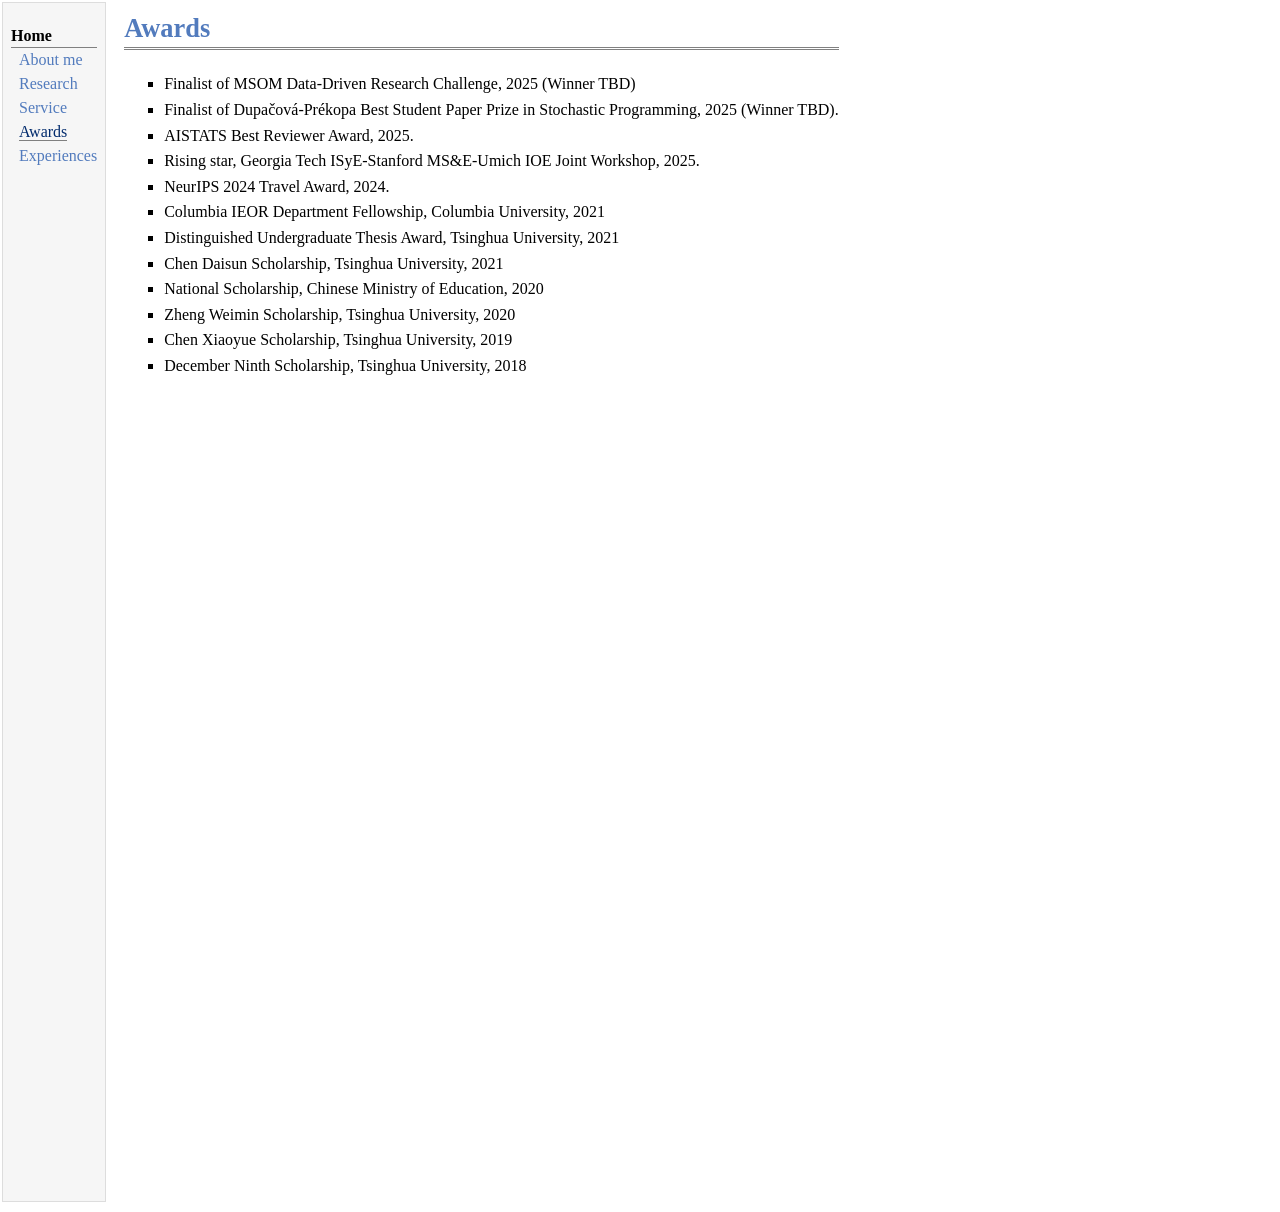
==== awards.html @ cbaa7129 "polish" ====
<!DOCTYPE html PUBLIC "-//W3C//DTD XHTML 1.1//EN"
  "http://www.w3.org/TR/xhtml11/DTD/xhtml11.dtd">
<html xmlns="http://www.w3.org/1999/xhtml" xml:lang="en">
<head>
<meta name="generator" content="jemdoc, see http://jemdoc.jaboc.net/" />
<meta http-equiv="Content-Type" content="text/html;charset=utf-8" />
<link rel="stylesheet" href="jemdoc.css" type="text/css" />
<link rel="shortcut icon" type="image/x-icon" href="favicon.ico" />
<title>Awards</title>
</head>
<body>
  <table summary="Table for page layout." id="tlayout">
    <tr valign="top">
    <td id="layout-menu">
    <div class="menu-category">Home</div>
    <div class="menu-item"><a href="index.html">About me</a></div>
    <!-- <div class="menu-category">Research</div> -->
    <div class="menu-item"><a href="publications.html">Research</a></div>
    <!-- <div class="menu-category">Miscellaneous</div> -->
    <div class="menu-item"><a href="service.html">Service</a></div>
    <div class="menu-item"><a href="awards.html" class="current">Awards</a></div>
    <div class="menu-item"><a href="experiences.html">Experiences</a></div>
    </td>
<td id="layout-content">
<div id="toptitle">
<h1>Awards</h1>
</div>
<ul>
  <li><p>Finalist of MSOM Data-Driven Research Challenge, 2025 (Winner TBD)</p>
  </li>
  <li><p>Finalist of Dupačová-Prékopa Best Student Paper Prize in Stochastic Programming, 2025 (Winner TBD).</p>
  </li>
  <li><p>AISTATS Best Reviewer Award, 2025.</p></li>
  <li><p>Rising star, Georgia Tech ISyE-Stanford MS&E-Umich IOE Joint Workshop, 2025.</p></li>
  <li><p>NeurIPS 2024 Travel Award, 2024.</p></li>
  <li><p>Columbia IEOR Department Fellowship, Columbia University, 2021</p>
</li>
<li><p>Distinguished Undergraduate Thesis Award, Tsinghua University, 2021</p></li>  
<!-- <li><p>Outstanding Graduate of Beijing, 2021</p></li>  
<li><p>Outstanding Graduate of Tsinghua University, 2021</p></li> -->
<li><p>Chen Daisun Scholarship, Tsinghua University, 2021</p>
  </li>
<li><p>National Scholarship, Chinese Ministry of Education, 2020</p>
</li>  
<li><p>Zheng Weimin Scholarship, Tsinghua University, 2020</p>
</li>
<li><p>Chen Xiaoyue Scholarship, Tsinghua University, 2019</p>
</li>
<li><p>December Ninth Scholarship, Tsinghua University, 2018</p>
<!-- </li>
<li><p>First Prize in College Student Mathematics Competition, Chinese Mathematics Society, 2018</p>
</li>
<li><p>First Prize in National High School Mathematics League, Chinese Mathematics Society, 2016</p> -->
</li>
</ul>
<br/>
<br/>
<br/>
<br/>
<br/>
<br/>
<br/>
<br/>
<br/>
<br/>
<br/>
<br/>
<br/>
<br/>
<br/>
<br/>
<br/>
<br/>
<br/>
<br/>
<br/>
<br/>
<br/>
<br/>
<br/>
<br/>
<br/>
<br/>
<br/>
<br/>
<br/>
<br/>
<br/>
<br/>
<br/>
<br/>
<br/>
<br/>
<br/>
<br/>
<br/>
<br/>
<br/>
<br/>
<br/>
</td>
</tr>
</table>
</body>
</html>
---- jemdoc.css ----
/* Default css file for jemdoc. */

table#tlayout {
    border: none;
    border-collapse: separate;
    background: white;
}

body {
	background: white;
	font-family: Georgia, serif;
	padding-bottom: 8px;
	margin: 0;
}

#layout-menu {
	background: #f6f6f6;
	border: 1px solid #dddddd;
	padding-top: 0.5em;
	padding-left: 8px;
	padding-right: 8px;
	font-size: 1.0em;
	width: auto;
	white-space: nowrap;
    text-align: left;
    vertical-align: top;
}

#layout-menu td {
	background: #f4f4f4;
    vertical-align: top;
}

#layout-content {
	padding-top: 0.0em;
	padding-left: 1.0em;
	padding-right: 1.0em;
    border: none;
    background: white;
    text-align: left;
    vertical-align: top;
}

#layout-menu a {
	line-height: 1.5em;
	margin-left: 0.5em;
}

tt {
    background: #ffffdd;
}

pre, tt {
	font-size: 90%;
	font-family: monaco, monospace;
}

a, a > tt {
	color: #224b8d;
	text-decoration: none;
}

a:hover {
	border-bottom: 1px gray dotted;
}

#layout-menu a.current:link, #layout-menu a.current:visited {
	color: #022b6d;
	border-bottom: 1px gray solid;
}
#layout-menu a:link, #layout-menu a:visited, #layout-menu a:hover {
	color: #527bbd;
	text-decoration: none;
}
#layout-menu a:hover {
	text-decoration: none;
}

div.menu-category {
	border-bottom: 1px solid gray;
	margin-top: 0.8em;
	padding-top: 0.2em;
	padding-bottom: 0.1em;
	font-weight: bold;
}

div.menu-item {
	padding-left: 16px;
	text-indent: -16px;
}

div#toptitle {
	padding-bottom: 0.2em;
	margin-bottom: 1.5em;
	border-bottom: 3px double gray;
}

/* Reduce space if we begin the page with a title. */
div#toptitle + h2, div#toptitle + h3 {
	margin-top: -0.7em;
}

div#subtitle {
	margin-top: 0.0em;
	margin-bottom: 0.0em;
	padding-top: 0em;
	padding-bottom: 0.1em;
}

em {
	font-style: italic;
}

strong {
	font-weight: bold;
}


h1, h2, h3 {
	color: #527bbd;
	margin-top: 0.7em;
	margin-bottom: 0.3em;
	padding-bottom: 0.2em;
	line-height: 1.0;
	padding-top: 0.5em;
	border-bottom: 1px solid #aaaaaa;
}

h1 {
	font-size: 165%;
}

h2 {
	padding-top: 0.8em;
	font-size: 125%;
}

h2 + h3 {
    padding-top: 0.2em;
}

h3 {
	font-size: 110%;
	border-bottom: none;
}

p {
	margin-top: 0.0em;
	margin-bottom: 0.8em;
	padding: 0;
	line-height: 1.3;
}

pre {
	padding: 0;
	margin: 0;
}

div#footer {
	font-size: small;
	border-top: 1px solid #c0c0c0;
	padding-top: 0.1em;
	margin-top: 4.0em;
	color: #c0c0c0;
}

div#footer a {
	color: #80a0b0;
}

div#footer-text {
	float: left;
	padding-bottom: 8px;
}

ul, ol, dl {
	margin-top: 0.2em;
	padding-top: 0;
	margin-bottom: 0.8em;
}

dt {
	margin-top: 0.5em;
	margin-bottom: 0;
}

dl {
	margin-left: 20px;
}

dd {
	color: #222222;
}

dd > *:first-child {
	margin-top: 0;
}

ul {
	list-style-position: outside;
	list-style-type: square;
}

p + ul, p + ol {
	margin-top: -0.5em;
}

li ul, li ol {
	margin-top: -0.3em;
}

ol {
	list-style-position: outside;
	list-style-type: decimal;
}

li p, dd p {
	margin-bottom: 0.3em;
}


ol ol {
	list-style-type: lower-alpha;
}

ol ol ol {
	list-style-type: lower-roman;
}

p + div.codeblock {
	margin-top: -0.6em;
}

div.codeblock, div.infoblock {
	margin-right: 0%;
	margin-top: 1.2em;
	margin-bottom: 1.3em;
}

div.blocktitle {
	font-weight: bold;
	color: #cd7b62;
	margin-top: 1.2em;
	margin-bottom: 0.1em;
}

div.blockcontent {
	border: 1px solid silver;
	padding: 0.3em 0.5em;
}

div.infoblock > div.blockcontent {
	background: #ffffee;
}

div.blockcontent p + ul, div.blockcontent p + ol {
	margin-top: 0.4em;
}

div.infoblock p {
	margin-bottom: 0em;
}

div.infoblock li p, div.infoblock dd p {
	margin-bottom: 0.5em;
}

div.infoblock p + p {
	margin-top: 0.8em;
}

div.codeblock > div.blockcontent {
	background: #f6f6f6;
}

span.pycommand {
	color: #000070;
}

span.statement {
	color: #008800;
}
span.builtin {
	color: #000088;
}
span.special {
	color: #990000;
}
span.operator {
	color: #880000;
}
span.error {
	color: #aa0000;
}
span.comment, span.comment > *, span.string, span.string > * {
	color: #606060;
}

@media print {
	#layout-menu { display: none; }
}

#fwtitle {
	margin: 2px;
}

#fwtitle #toptitle {
	padding-left: 0.5em;
	margin-bottom: 0.5em;
}

#layout-content h1:first-child, #layout-content h2:first-child, #layout-content h3:first-child {
	margin-top: -0.7em;
}

div#toptitle h1, #layout-content div#toptitle h1 {
	margin-bottom: 0.0em;
	padding-bottom: 0.1em;
	padding-top: 0;
	margin-top: 0.5em;
	border-bottom: none;
}

img.eq {
	padding: 0;
	padding-left: 0.1em;
	padding-right: 0.1em;
	margin: 0;
}

img.eqwl {
	padding-left: 2em;
	padding-top: 0.6em;
	padding-bottom: 0.2em;
	margin: 0;
}

table {
    border: 2px solid black;
    border-collapse: collapse;
}

td {
    padding: 2px;
    padding-left: 0.5em;
    padding-right: 0.5em;
    text-align: center;
    border: 1px solid gray;
}

table + table {
    margin-top: 1em;
}

tr.heading {
    font-weight: bold;
    border-bottom: 2px solid black;
}

img {
    border: none;
}

table.imgtable, table.imgtable td {
    border: none;
    text-align: left;
}
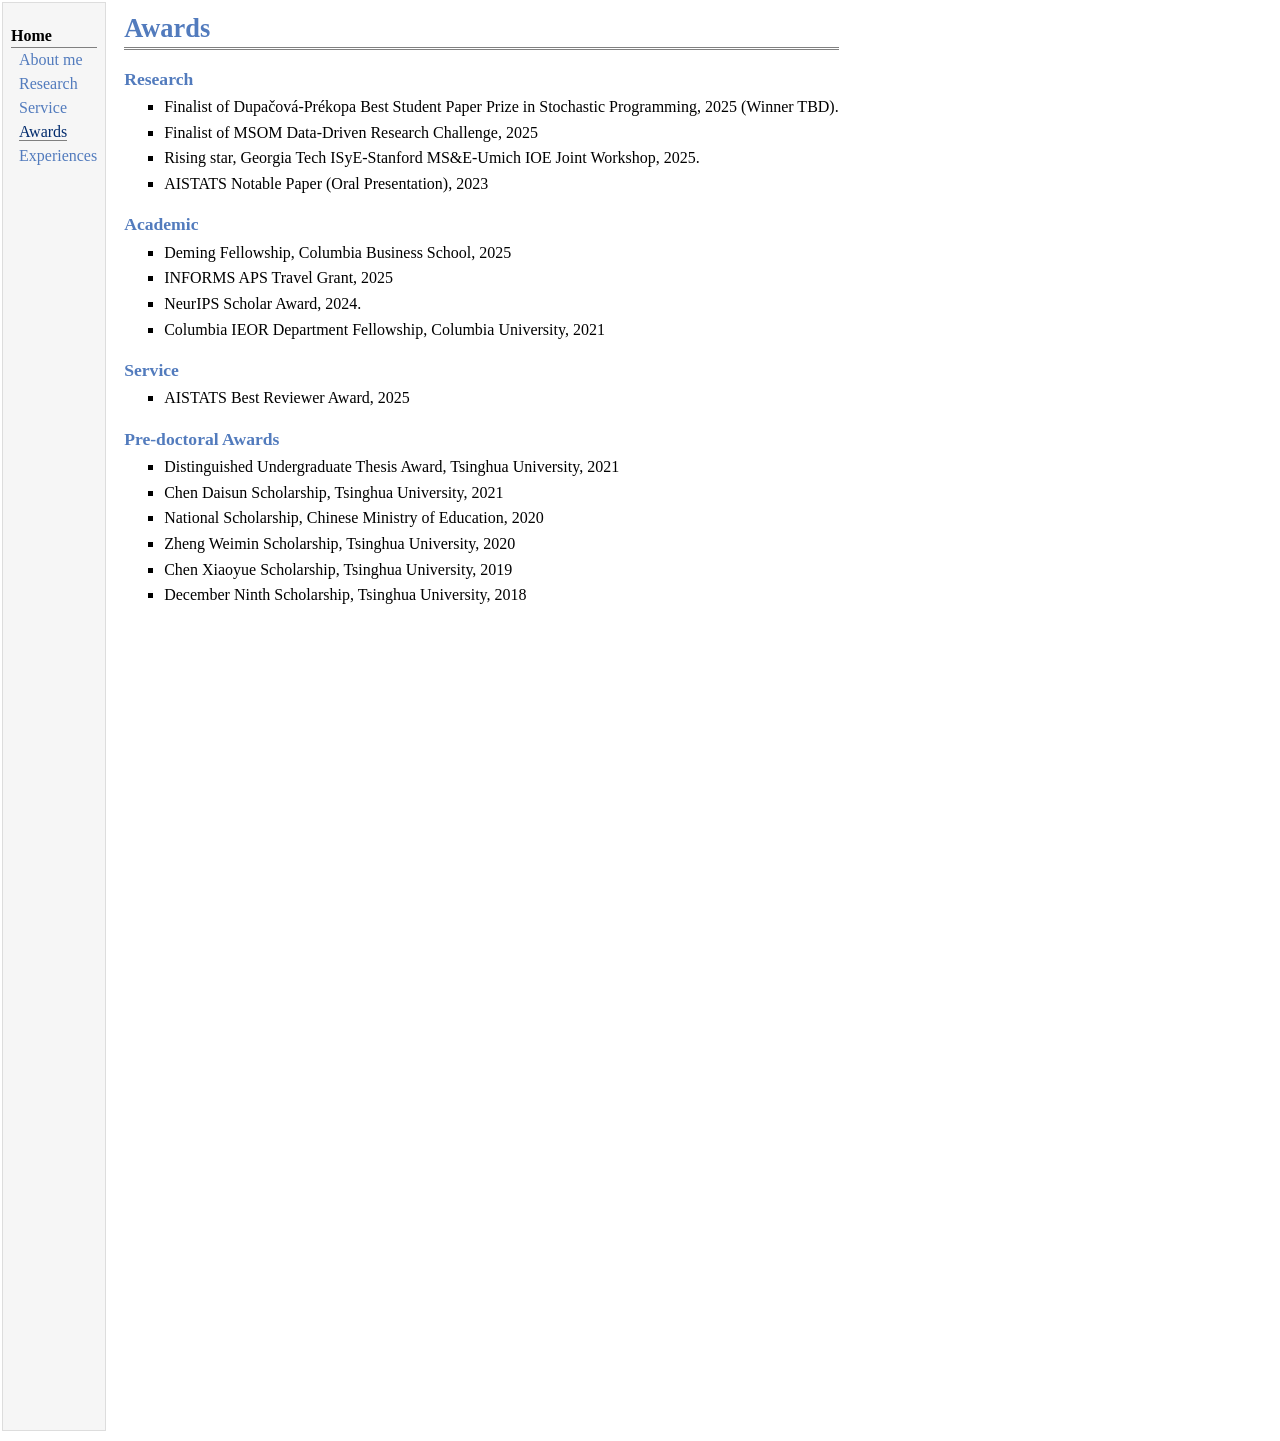
==== commit 337400b9: "add changes" ====
--- a/awards.html
+++ b/awards.html
@@ -25,16 +25,32 @@
 <div id="toptitle">
 <h1>Awards</h1>
 </div>
+
+<h3>Research</h3>
 <ul>
-  <li><p>Finalist of MSOM Data-Driven Research Challenge, 2025 (Winner TBD)</p>
-  </li>
   <li><p>Finalist of Dupačová-Prékopa Best Student Paper Prize in Stochastic Programming, 2025 (Winner TBD).</p>
   </li>
-  <li><p>AISTATS Best Reviewer Award, 2025.</p></li>
+  <li><p>Finalist of MSOM Data-Driven Research Challenge, 2025</p>
+  </li>
   <li><p>Rising star, Georgia Tech ISyE-Stanford MS&E-Umich IOE Joint Workshop, 2025.</p></li>
-  <li><p>NeurIPS 2024 Travel Award, 2024.</p></li>
+  <li><p>AISTATS Notable Paper (Oral Presentation), 2023</p></li>
+</li>
+</ul>
+
+<h3>Academic</h3>
+<ul>
+  <li><p>Deming Fellowship, Columbia Business School, 2025</p></li>
+  <li><p>INFORMS APS Travel Grant, 2025</p></li>
+  <li><p>NeurIPS Scholar Award, 2024.</p></li>
   <li><p>Columbia IEOR Department Fellowship, Columbia University, 2021</p>
-</li>
+</ul>
+
+<h3>Service</h3>
+<ul>
+  <li><p>AISTATS Best Reviewer Award, 2025</p></li>
+</ul>
+<h3>Pre-doctoral Awards</h3>
+<ul>
 <li><p>Distinguished Undergraduate Thesis Award, Tsinghua University, 2021</p></li>  
 <!-- <li><p>Outstanding Graduate of Beijing, 2021</p></li>  
 <li><p>Outstanding Graduate of Tsinghua University, 2021</p></li> -->
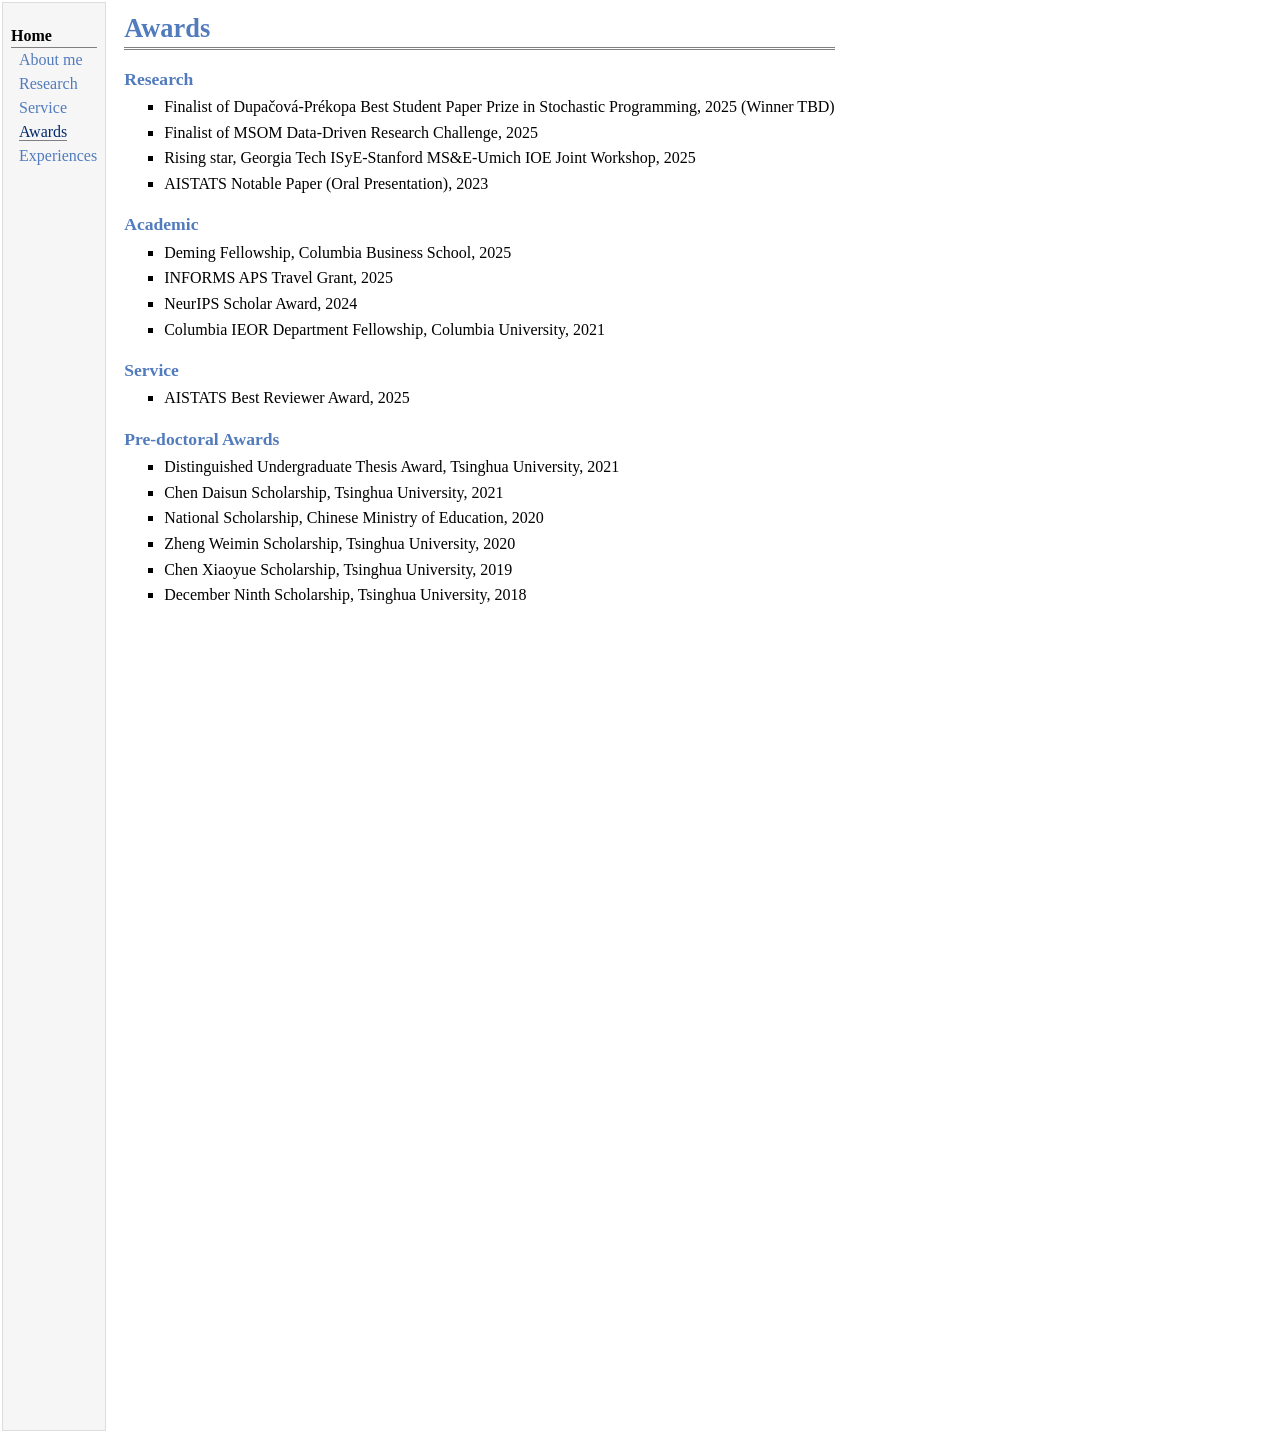
==== commit d001b903: "remove typo" ====
--- a/awards.html
+++ b/awards.html
@@ -28,11 +28,11 @@
 
 <h3>Research</h3>
 <ul>
-  <li><p>Finalist of Dupačová-Prékopa Best Student Paper Prize in Stochastic Programming, 2025 (Winner TBD).</p>
+  <li><p>Finalist of Dupačová-Prékopa Best Student Paper Prize in Stochastic Programming, 2025 (Winner TBD)</p>
   </li>
   <li><p>Finalist of MSOM Data-Driven Research Challenge, 2025</p>
   </li>
-  <li><p>Rising star, Georgia Tech ISyE-Stanford MS&E-Umich IOE Joint Workshop, 2025.</p></li>
+  <li><p>Rising star, Georgia Tech ISyE-Stanford MS&E-Umich IOE Joint Workshop, 2025</p></li>
   <li><p>AISTATS Notable Paper (Oral Presentation), 2023</p></li>
 </li>
 </ul>
@@ -41,7 +41,7 @@
 <ul>
   <li><p>Deming Fellowship, Columbia Business School, 2025</p></li>
   <li><p>INFORMS APS Travel Grant, 2025</p></li>
-  <li><p>NeurIPS Scholar Award, 2024.</p></li>
+  <li><p>NeurIPS Scholar Award, 2024</p></li>
   <li><p>Columbia IEOR Department Fellowship, Columbia University, 2021</p>
 </ul>
 
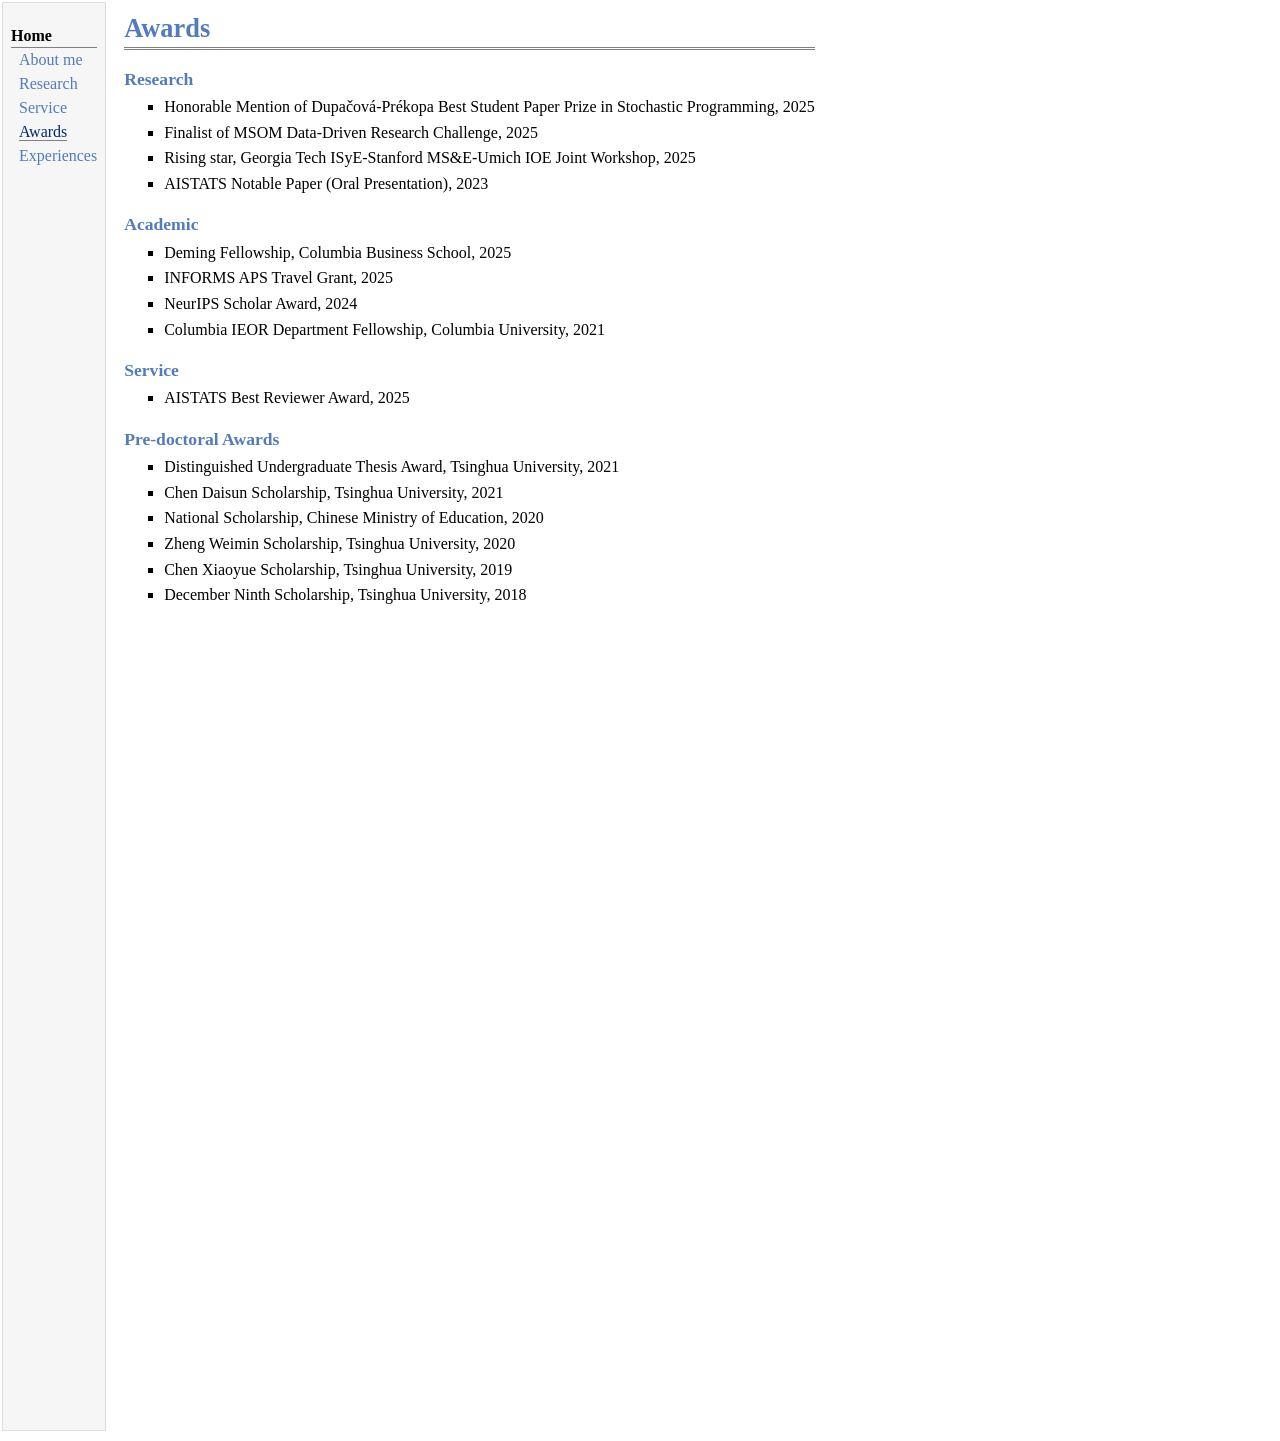
==== commit b654b5c7: "update" ====
--- a/awards.html
+++ b/awards.html
@@ -28,7 +28,7 @@
 
 <h3>Research</h3>
 <ul>
-  <li><p>Finalist of Dupačová-Prékopa Best Student Paper Prize in Stochastic Programming, 2025 (Winner TBD)</p>
+  <li><p>Honorable Mention of Dupačová-Prékopa Best Student Paper Prize in Stochastic Programming, 2025</p>
   </li>
   <li><p>Finalist of MSOM Data-Driven Research Challenge, 2025</p>
   </li>
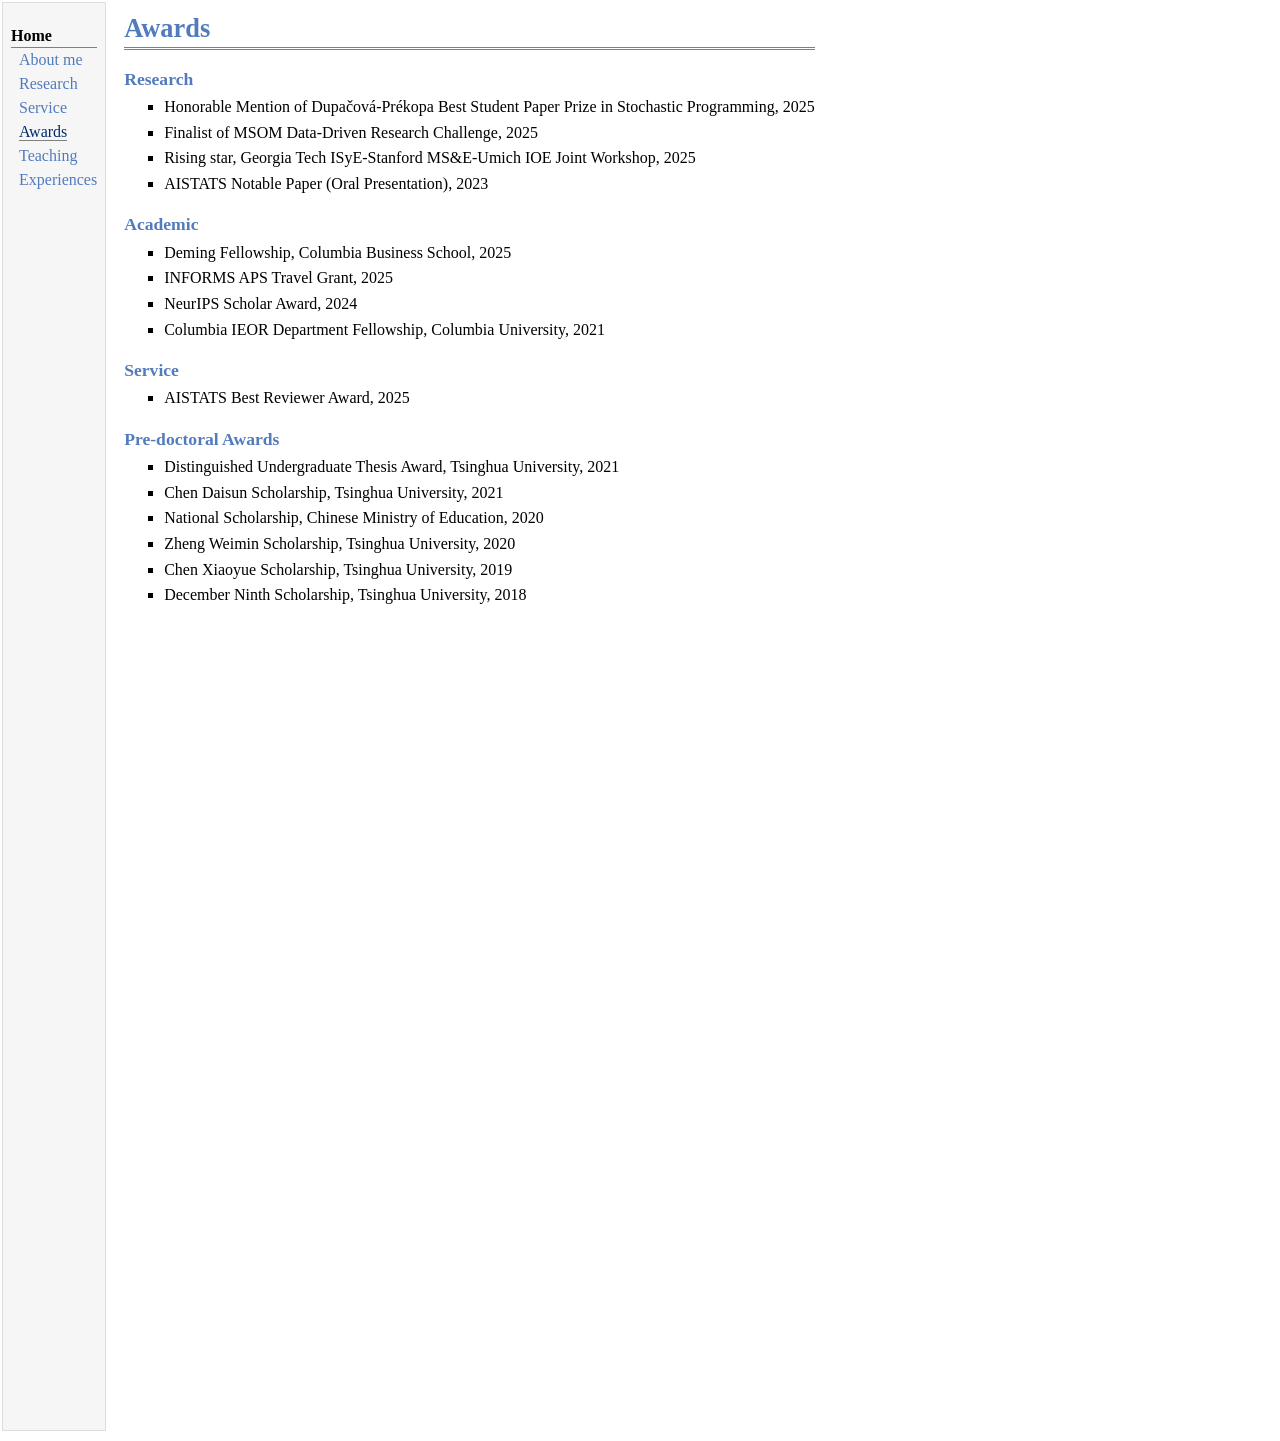
==== commit 173251df: "update" ====
--- a/awards.html
+++ b/awards.html
@@ -19,6 +19,7 @@
     <!-- <div class="menu-category">Miscellaneous</div> -->
     <div class="menu-item"><a href="service.html">Service</a></div>
     <div class="menu-item"><a href="awards.html" class="current">Awards</a></div>
+    <div class="menu-item"><a href="teaching.html">Teaching</a></div>
     <div class="menu-item"><a href="experiences.html">Experiences</a></div>
     </td>
 <td id="layout-content">
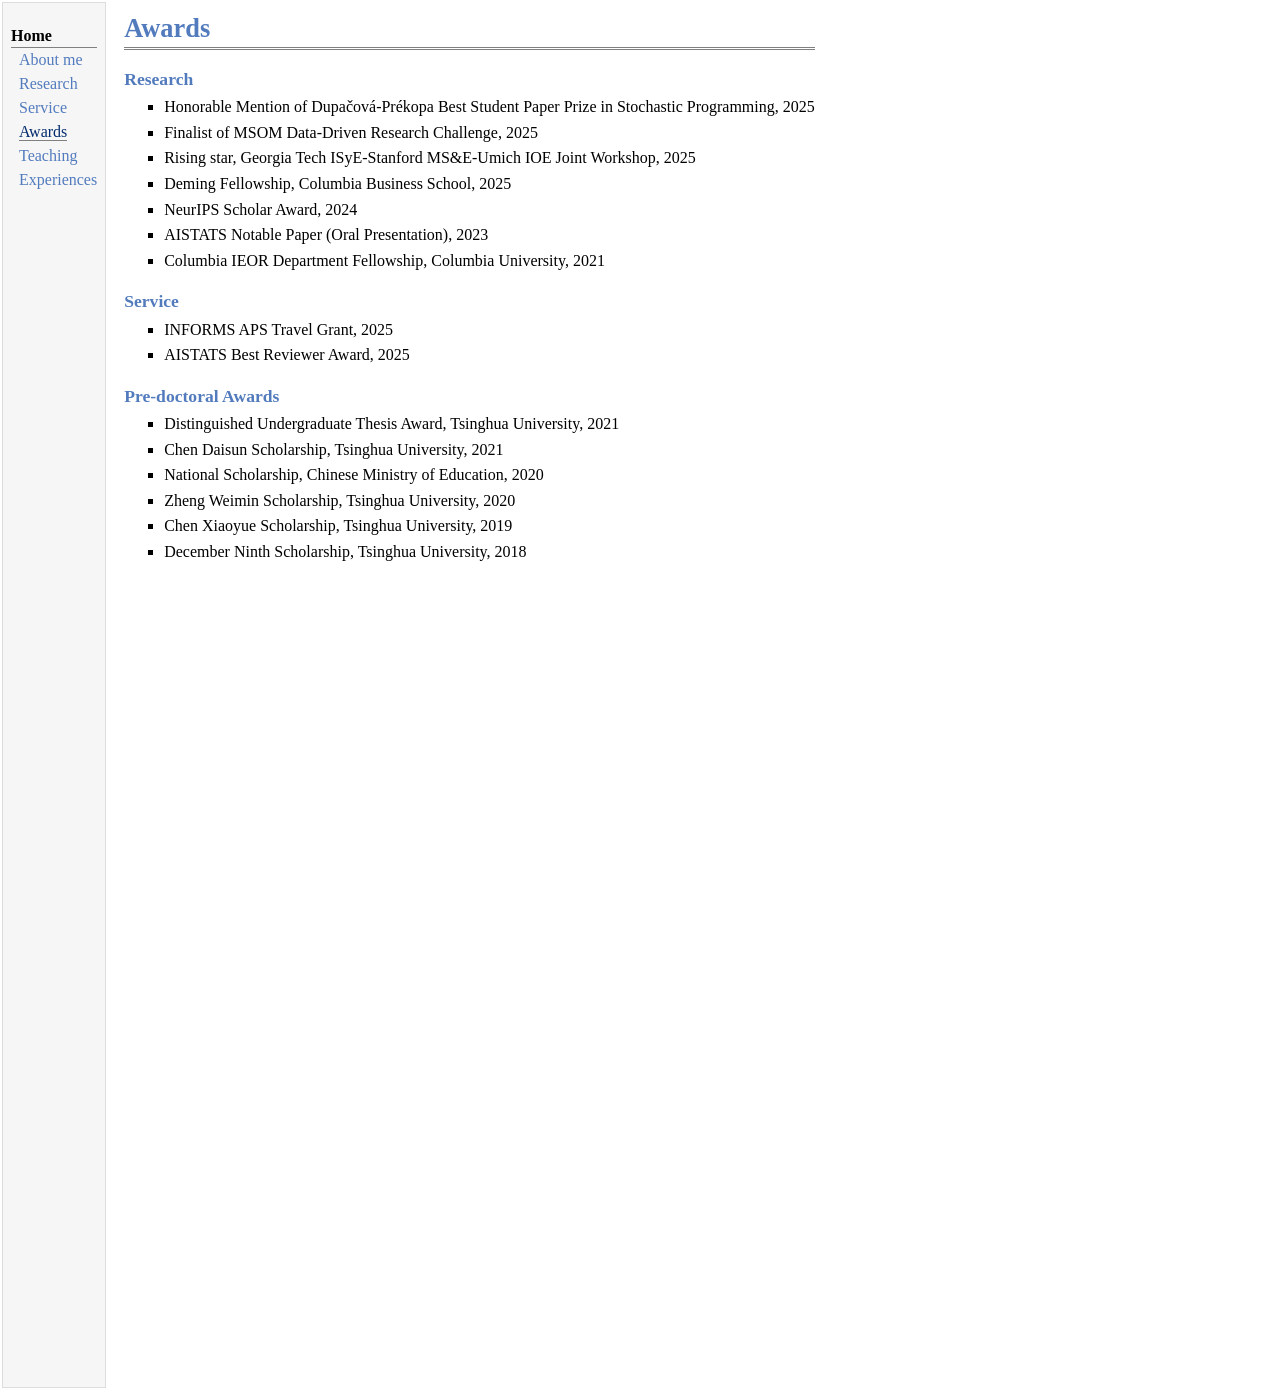
==== commit 13356722: "update" ====
--- a/awards.html
+++ b/awards.html
@@ -34,20 +34,15 @@
   <li><p>Finalist of MSOM Data-Driven Research Challenge, 2025</p>
   </li>
   <li><p>Rising star, Georgia Tech ISyE-Stanford MS&E-Umich IOE Joint Workshop, 2025</p></li>
+  <li><p>Deming Fellowship, Columbia Business School, 2025</p></li>
+  <li><p>NeurIPS Scholar Award, 2024</p></li>
   <li><p>AISTATS Notable Paper (Oral Presentation), 2023</p></li>
-</li>
-</ul>
-
-<h3>Academic</h3>
-<ul>
-  <li><p>Deming Fellowship, Columbia Business School, 2025</p></li>
-  <li><p>INFORMS APS Travel Grant, 2025</p></li>
-  <li><p>NeurIPS Scholar Award, 2024</p></li>
   <li><p>Columbia IEOR Department Fellowship, Columbia University, 2021</p>
 </ul>
 
 <h3>Service</h3>
 <ul>
+  <li><p>INFORMS APS Travel Grant, 2025</p></li>
   <li><p>AISTATS Best Reviewer Award, 2025</p></li>
 </ul>
 <h3>Pre-doctoral Awards</h3>
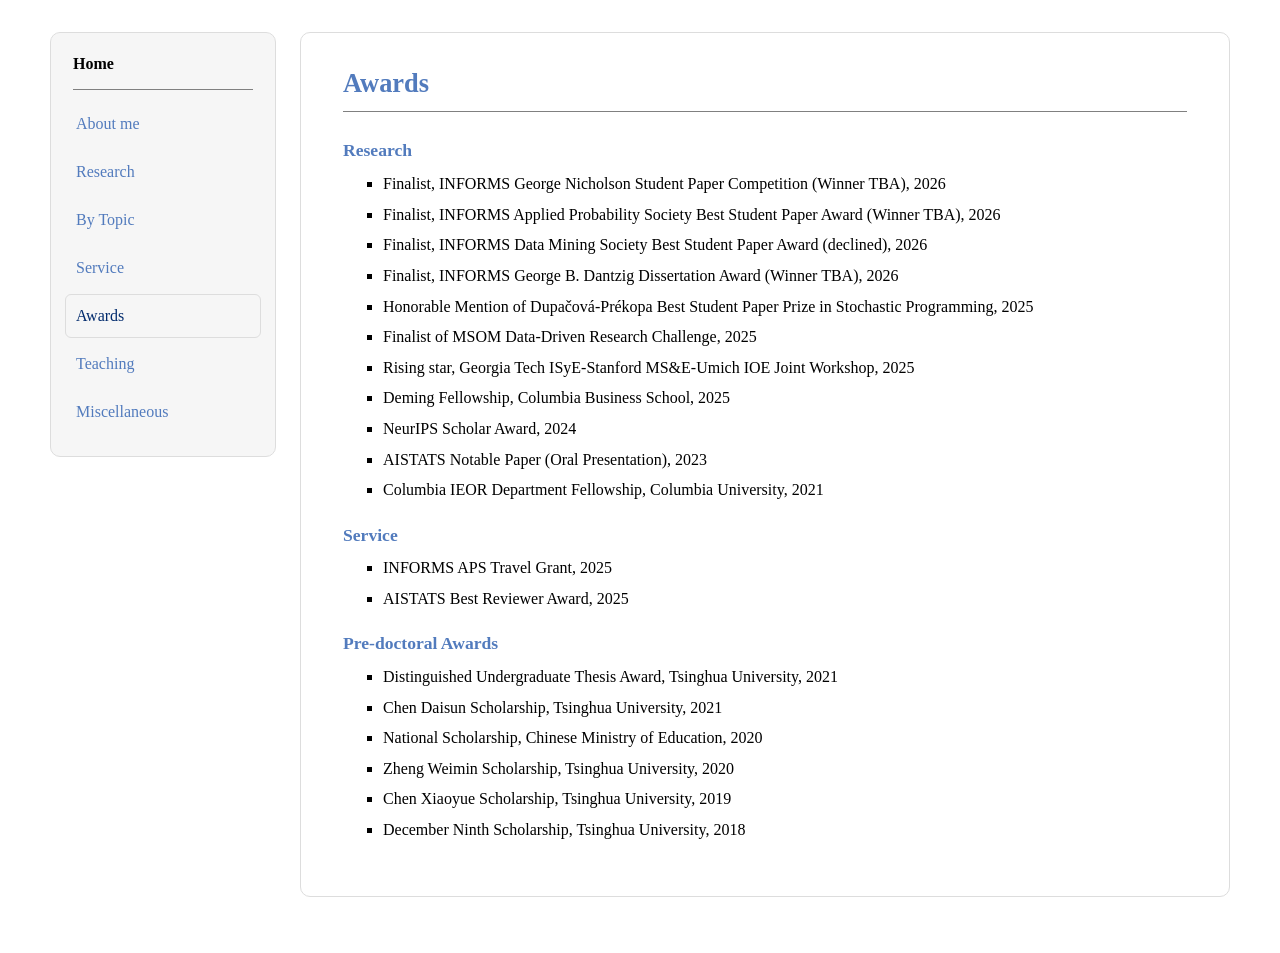
==== commit 6448274a: "update" ====
--- a/awards.html
+++ b/awards.html
@@ -2,6 +2,7 @@
   "http://www.w3.org/TR/xhtml11/DTD/xhtml11.dtd">
 <html xmlns="http://www.w3.org/1999/xhtml" xml:lang="en">
 <head>
+<meta name="viewport" content="width=device-width, initial-scale=1" />
 <meta name="generator" content="jemdoc, see http://jemdoc.jaboc.net/" />
 <meta http-equiv="Content-Type" content="text/html;charset=utf-8" />
 <link rel="stylesheet" href="jemdoc.css" type="text/css" />
@@ -16,11 +17,12 @@
     <div class="menu-item"><a href="index.html">About me</a></div>
     <!-- <div class="menu-category">Research</div> -->
     <div class="menu-item"><a href="publications.html">Research</a></div>
+    <div class="menu-item"><a href="topics.html">By Topic</a></div>
     <!-- <div class="menu-category">Miscellaneous</div> -->
     <div class="menu-item"><a href="service.html">Service</a></div>
     <div class="menu-item"><a href="awards.html" class="current">Awards</a></div>
     <div class="menu-item"><a href="teaching.html">Teaching</a></div>
-    <div class="menu-item"><a href="experiences.html">Experiences</a></div>
+    <div class="menu-item"><a href="experiences.html">Miscellaneous</a></div>
     </td>
 <td id="layout-content">
 <div id="toptitle">
@@ -29,6 +31,10 @@
 
 <h3>Research</h3>
 <ul>
+  <li><p>Finalist, INFORMS George Nicholson Student Paper Competition (Winner TBA), 2026</p></li>
+  <li><p>Finalist, INFORMS Applied Probability Society Best Student Paper Award (Winner TBA), 2026</p></li>
+  <li><p>Finalist, INFORMS Data Mining Society Best Student Paper Award (declined), 2026</p></li>
+  <li><p>Finalist, INFORMS George B. Dantzig Dissertation Award (Winner TBA), 2026</p></li>
   <li><p>Honorable Mention of Dupačová-Prékopa Best Student Paper Prize in Stochastic Programming, 2025</p>
   </li>
   <li><p>Finalist of MSOM Data-Driven Research Challenge, 2025</p>
--- a/jemdoc.css
+++ b/jemdoc.css
@@ -1,24 +1,44 @@
 /* Default css file for jemdoc. */
 
 table#tlayout {
+    display: block;
+    width: calc(100% - 64px);
+    max-width: 1180px;
+    margin: 0 auto;
     border: none;
     border-collapse: separate;
+    border-spacing: 0;
     background: white;
+}
+
+table#tlayout > tbody {
+    display: block;
+}
+
+table#tlayout > tbody > tr {
+    display: grid;
+    grid-template-columns: 226px minmax(0, 1fr);
+    gap: 24px;
+    align-items: start;
 }
 
 body {
 	background: white;
 	font-family: Georgia, serif;
-	padding-bottom: 8px;
+	padding: 32px 0 56px;
 	margin: 0;
+    line-height: 1.6;
 }
 
 #layout-menu {
+    box-sizing: border-box;
+    display: block;
+    position: sticky;
+    top: 24px;
 	background: #f6f6f6;
 	border: 1px solid #dddddd;
-	padding-top: 0.5em;
-	padding-left: 8px;
-	padding-right: 8px;
+    border-radius: 10px;
+	padding: 18px 14px;
 	font-size: 1.0em;
 	width: auto;
 	white-space: nowrap;
@@ -32,18 +52,31 @@
 }
 
 #layout-content {
-	padding-top: 0.0em;
-	padding-left: 1.0em;
-	padding-right: 1.0em;
-    border: none;
+    box-sizing: border-box;
+    display: block;
+    min-width: 0;
+    min-height: calc(100vh - 88px);
+	padding: 34px 42px 40px;
+    border: 1px solid #dddddd;
+    border-radius: 10px;
     background: white;
     text-align: left;
     vertical-align: top;
+    overflow-wrap: break-word;
+}
+
+/* Replace the legacy blank lines at page ends with the shared panel padding. */
+#layout-content > br {
+    display: none;
 }
 
 #layout-menu a {
+    display: block;
 	line-height: 1.5em;
-	margin-left: 0.5em;
+	margin: 0;
+    padding: 9px 10px;
+    border: 1px solid transparent;
+    border-radius: 6px;
 }
 
 tt {
@@ -66,7 +99,7 @@
 
 #layout-menu a.current:link, #layout-menu a.current:visited {
 	color: #022b6d;
-	border-bottom: 1px gray solid;
+	border-color: #dddddd;
 }
 #layout-menu a:link, #layout-menu a:visited, #layout-menu a:hover {
 	color: #527bbd;
@@ -74,30 +107,31 @@
 }
 #layout-menu a:hover {
 	text-decoration: none;
+    border-color: #dddddd;
 }
 
 div.menu-category {
 	border-bottom: 1px solid gray;
-	margin-top: 0.8em;
-	padding-top: 0.2em;
-	padding-bottom: 0.1em;
+    margin: 0 8px 12px;
+    padding: 0 0 12px;
 	font-weight: bold;
 }
 
 div.menu-item {
-	padding-left: 16px;
-	text-indent: -16px;
+    margin: 4px 0;
+	padding: 0;
+	text-indent: 0;
 }
 
 div#toptitle {
-	padding-bottom: 0.2em;
-	margin-bottom: 1.5em;
-	border-bottom: 3px double gray;
+	padding-bottom: 8px;
+	margin-bottom: 20px;
+	border-bottom: 1px solid gray;
 }
 
 /* Reduce space if we begin the page with a title. */
 div#toptitle + h2, div#toptitle + h3 {
-	margin-top: -0.7em;
+	margin-top: 0;
 }
 
 div#subtitle {
@@ -121,7 +155,7 @@
 	margin-top: 0.7em;
 	margin-bottom: 0.3em;
 	padding-bottom: 0.2em;
-	line-height: 1.0;
+	line-height: 1.25;
 	padding-top: 0.5em;
 	border-bottom: 1px solid #aaaaaa;
 }
@@ -148,7 +182,7 @@
 	margin-top: 0.0em;
 	margin-bottom: 0.8em;
 	padding: 0;
-	line-height: 1.3;
+	line-height: 1.55;
 }
 
 pre {
@@ -317,7 +351,7 @@
 	margin-bottom: 0.0em;
 	padding-bottom: 0.1em;
 	padding-top: 0;
-	margin-top: 0.5em;
+	margin-top: 0;
 	border-bottom: none;
 }
 
@@ -364,4 +398,206 @@
 table.imgtable, table.imgtable td {
     border: none;
     text-align: left;
-}+}
+
+table.imgtable {
+    width: 100%;
+    margin-bottom: 28px;
+    border-spacing: 0;
+}
+
+table.imgtable td {
+    padding: 0;
+    vertical-align: top;
+}
+
+table.imgtable td:first-child {
+    width: 200px;
+    padding-right: 24px;
+    line-height: 0;
+}
+
+table.imgtable img {
+    display: block;
+    max-width: 100%;
+    object-fit: cover;
+    border-radius: 4px;
+}
+
+table.imgtable blockquote {
+    margin: 16px 0 0;
+}
+
+table.imgtable .profile-affiliation {
+    margin-bottom: 12px;
+    font-size: 112.5%;
+    line-height: 1.4;
+}
+
+.research-overview {
+    margin: 12px 0 28px;
+    padding: 16px 20px;
+    border: 1px solid #dddddd;
+    border-radius: 6px;
+}
+
+.research-overview > ul {
+    margin: 0;
+    padding-left: 20px;
+}
+
+.research-overview li + li {
+    margin-top: 10px;
+}
+
+.research-overview li:last-child p {
+    margin-bottom: 0;
+}
+
+/* Shared publication format; copy templates/paper-entry.html for new papers. */
+.topic-description {
+    color: #666666;
+}
+
+.paper-list > .paper-entry {
+    margin-bottom: 1.15em;
+}
+
+.paper-entry > p {
+    margin-bottom: 0.25em;
+}
+
+.paper-entry .paper-title {
+    font-weight: bold;
+}
+
+.paper-entry .paper-links {
+    font-size: 90%;
+    font-weight: normal;
+}
+
+.paper-authors u {
+    text-underline-offset: 0.2em;
+}
+
+.paper-entry .paper-note {
+    color: #555555;
+    font-size: 95%;
+}
+
+.paper-entry .paper-awards {
+    list-style: none;
+    margin: 0.4em 0 0.1em 1em;
+    padding: 0 0 0 0.85em;
+    border-left: 2px solid rgba(173, 35, 62, 0.22);
+    color: #9c4656;
+    font-size: 84%;
+    font-weight: normal;
+    line-height: 1.45;
+}
+
+.paper-entry .paper-awards > li {
+    margin: 0;
+    padding: 0;
+}
+
+.paper-entry .paper-awards a {
+    color: inherit;
+}
+
+@media screen and (max-width: 960px) {
+    table#tlayout {
+        width: calc(100% - 40px);
+    }
+
+    table#tlayout > tbody > tr {
+        grid-template-columns: 190px minmax(0, 1fr);
+        gap: 20px;
+    }
+
+    #layout-menu {
+        padding: 16px 12px;
+    }
+
+    #layout-content {
+        padding: 28px;
+    }
+}
+
+@media screen and (max-width: 760px) {
+    body {
+        padding: 16px 0 32px;
+    }
+
+    table#tlayout {
+        width: calc(100% - 32px);
+    }
+
+    table#tlayout > tbody > tr {
+        grid-template-columns: minmax(0, 1fr);
+    }
+
+    #layout-menu {
+        position: static;
+        display: grid;
+        grid-template-columns: repeat(2, minmax(0, 1fr));
+        gap: 4px;
+        padding: 14px;
+    }
+
+    #layout-menu .menu-category {
+        grid-column: 1 / -1;
+        margin: 0 8px 6px;
+        padding-bottom: 8px;
+    }
+
+    #layout-menu .menu-item {
+        margin: 0;
+    }
+
+    #layout-content {
+        min-height: 0;
+        padding: 24px 20px;
+    }
+
+    table.imgtable,
+    table.imgtable > tbody,
+    table.imgtable > tbody > tr,
+    table.imgtable td {
+        display: block;
+    }
+
+    table.imgtable td:first-child {
+        width: auto;
+        padding: 0 0 16px;
+    }
+
+    .research-overview {
+        padding: 14px 16px;
+    }
+}
+
+@media print {
+    body {
+        padding: 0;
+    }
+
+    table#tlayout {
+        width: 100%;
+        max-width: none;
+    }
+
+    table#tlayout > tbody > tr {
+        display: block;
+    }
+
+    #layout-menu {
+        display: none;
+    }
+
+    #layout-content {
+        min-height: 0;
+        padding: 0;
+        border: none;
+    }
+}
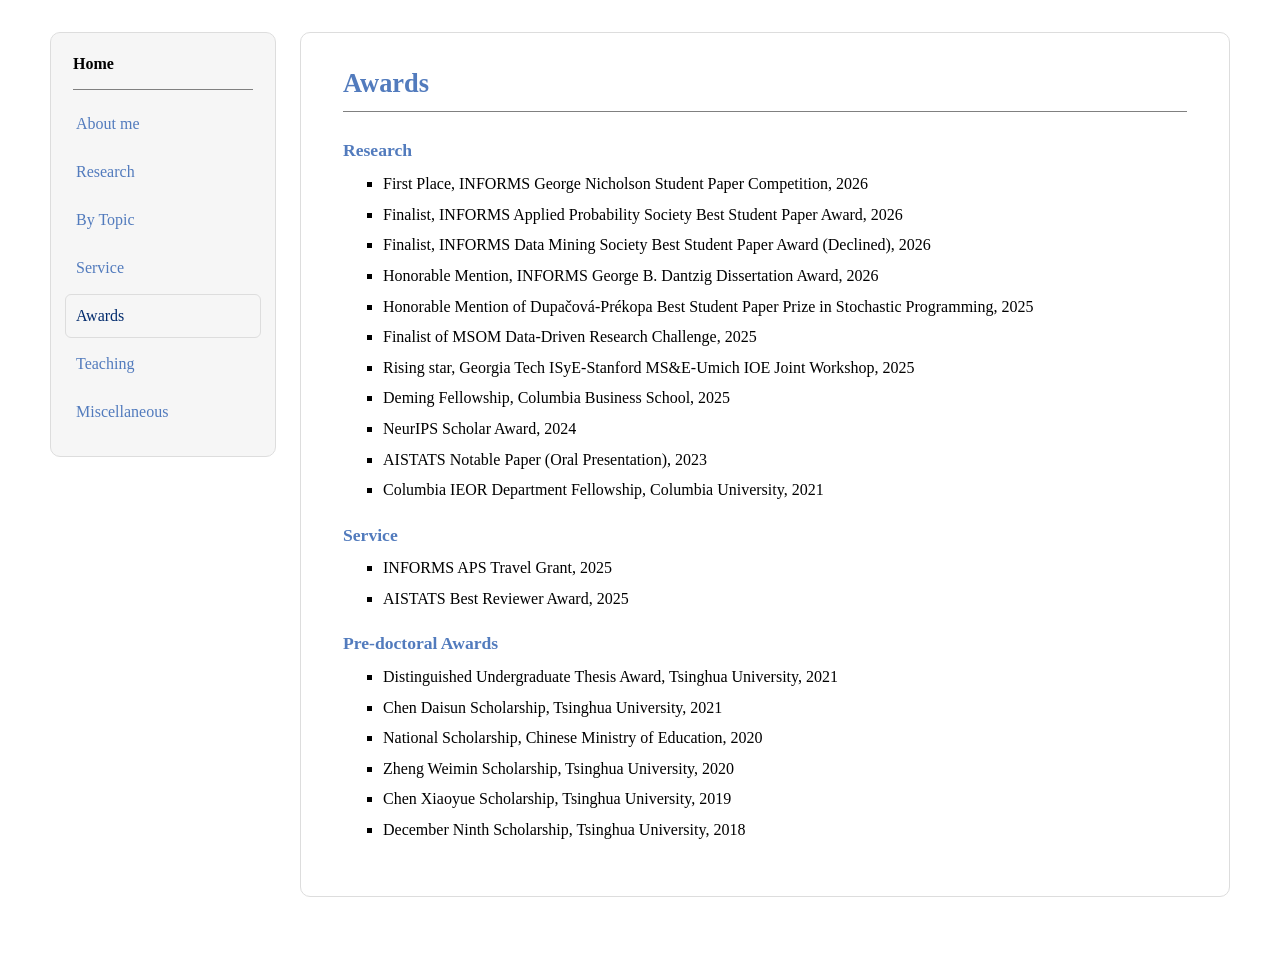
==== commit 6166c949: "update profile" ====
--- a/awards.html
+++ b/awards.html
@@ -31,10 +31,10 @@
 
 <h3>Research</h3>
 <ul>
-  <li><p>Finalist, INFORMS George Nicholson Student Paper Competition (Winner TBA), 2026</p></li>
-  <li><p>Finalist, INFORMS Applied Probability Society Best Student Paper Award (Winner TBA), 2026</p></li>
-  <li><p>Finalist, INFORMS Data Mining Society Best Student Paper Award (declined), 2026</p></li>
-  <li><p>Finalist, INFORMS George B. Dantzig Dissertation Award (Winner TBA), 2026</p></li>
+  <li><p>First Place, INFORMS George Nicholson Student Paper Competition, 2026</p></li>
+  <li><p>Finalist, INFORMS Applied Probability Society Best Student Paper Award, 2026</p></li>
+  <li><p>Finalist, INFORMS Data Mining Society Best Student Paper Award (Declined), 2026</p></li>
+  <li><p>Honorable Mention, INFORMS George B. Dantzig Dissertation Award, 2026</p></li>
   <li><p>Honorable Mention of Dupačová-Prékopa Best Student Paper Prize in Stochastic Programming, 2025</p>
   </li>
   <li><p>Finalist of MSOM Data-Driven Research Challenge, 2025</p>
--- a/jemdoc.css
+++ b/jemdoc.css
@@ -434,6 +434,10 @@
     line-height: 1.4;
 }
 
+.home-section-heading {
+    padding-top: 0.4em;
+}
+
 .research-overview {
     margin: 12px 0 28px;
     padding: 16px 20px;
@@ -454,6 +458,15 @@
     margin-bottom: 0;
 }
 
+.opportunities {
+    background-color: #edf6ff;
+    border-color: #c8dff2;
+}
+
+.opportunities > p:last-child {
+    margin-bottom: 0;
+}
+
 /* Shared publication format; copy templates/paper-entry.html for new papers. */
 .topic-description {
     color: #666666;
@@ -474,10 +487,6 @@
 .paper-entry .paper-links {
     font-size: 90%;
     font-weight: normal;
-}
-
-.paper-authors u {
-    text-underline-offset: 0.2em;
 }
 
 .paper-entry .paper-note {
@@ -541,18 +550,23 @@
         position: static;
         display: grid;
         grid-template-columns: repeat(2, minmax(0, 1fr));
-        gap: 4px;
-        padding: 14px;
+        gap: 2px;
+        padding: 8px 10px;
+        font-size: 0.9375em;
     }
 
     #layout-menu .menu-category {
         grid-column: 1 / -1;
-        margin: 0 8px 6px;
-        padding-bottom: 8px;
+        margin: 0 8px 2px;
+        padding-bottom: 4px;
     }
 
     #layout-menu .menu-item {
         margin: 0;
+    }
+
+    #layout-menu a {
+        padding: 6px 8px;
     }
 
     #layout-content {
